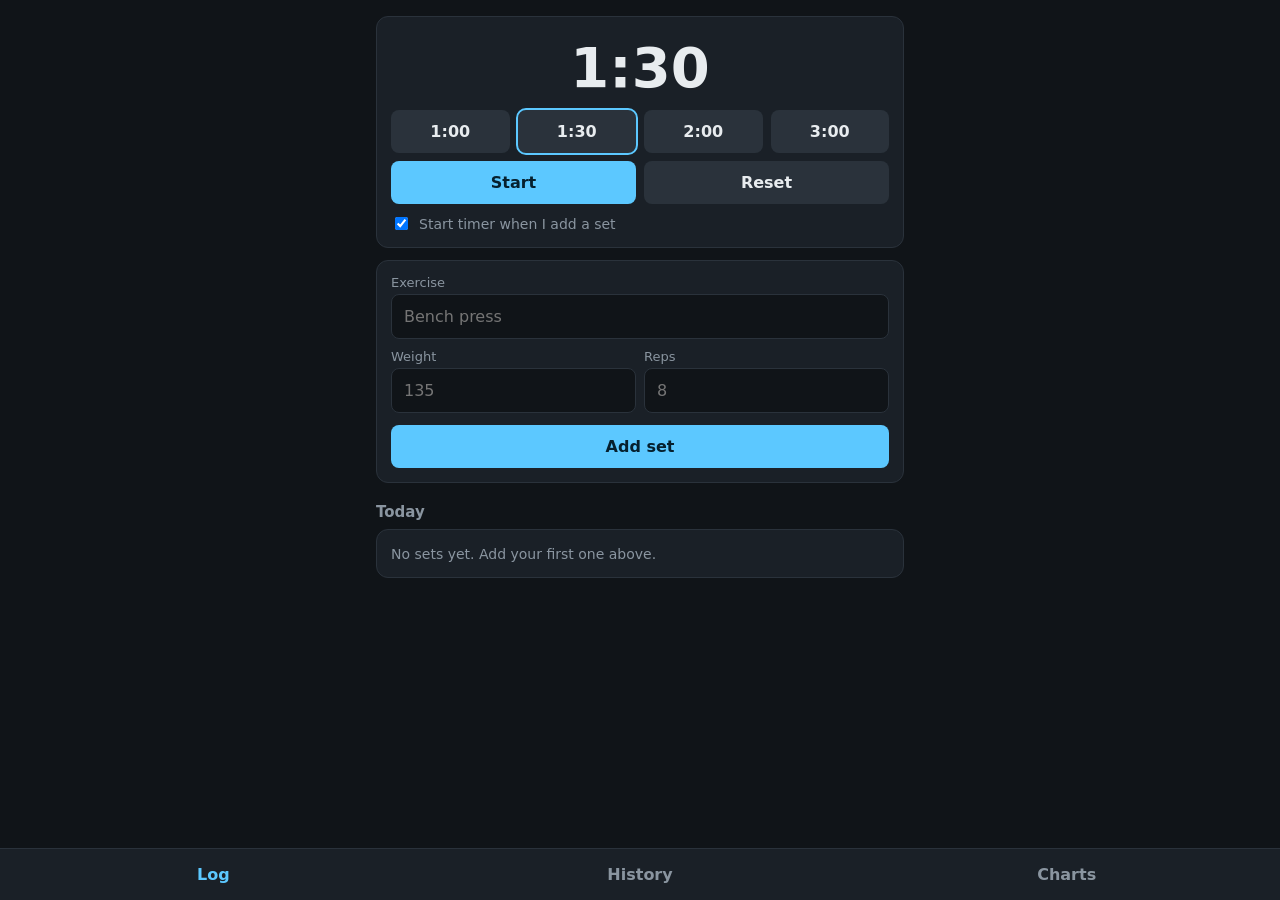
==== index.html @ 1948f846 "testing saving data" ====
<!doctype html>
<html lang="en">
<head>
<!--
  LIFT: a single-file gym logger (installable web app).

  FILE MAP
    1. HEAD        meta tags for full-screen iPhone use
    2. STYLES      design tokens, base, layout, components, charts
    3. MARKUP      Log tab, History tab, Charts tab, bottom nav
    4. SCRIPT      helpers, data, rendering, UI wiring, timer, GitHub sync, PWA setup, startup

  DATA
    Stored in the browser's localStorage under the key "lift".
    Each set looks like: { id, t, ex, w, r }
      id = unique number, t = timestamp (ms), ex = exercise name, w = weight, r = reps
    The GitHub token is stored under the key "lift-token".
-->

<!-- ============================== 1. HEAD ============================== -->
<meta charset="utf-8">
<meta name="viewport" content="width=device-width,initial-scale=1,viewport-fit=cover">
<meta name="apple-mobile-web-app-capable" content="yes">
<meta name="mobile-web-app-capable" content="yes">
<meta name="apple-mobile-web-app-status-bar-style" content="black-translucent">
<meta name="apple-mobile-web-app-title" content="Lift">
<meta name="theme-color" content="#101418">
<title>Lift</title>

<!-- ============================= 2. STYLES ============================= -->
<style>
  /* ---- Design tokens: change colors here ---- */
  :root {
    --bg: #101418;      /* page background */
    --sf: #1a2027;      /* cards and nav bar */
    --ln: #2a323b;      /* borders and dividers */
    --tx: #e8ecef;      /* main text */
    --mu: #8a95a0;      /* muted text */
    --ac: #5cc8ff;      /* accent (buttons, charts) */
    --rd: #ff7a7a;      /* timer finished */
  }

  /* ---- Base ---- */
  * { box-sizing: border-box; }
  html, body {
    margin: 0;
    height: 100%;
    background: var(--bg);
    color: var(--tx);
    font: 16px -apple-system, system-ui, sans-serif;
    overscroll-behavior: none;
    -webkit-tap-highlight-color: transparent;
    touch-action: manipulation;
  }
  body { padding-top: env(safe-area-inset-top); }   /* clears the notch */
  main {
    max-width: 560px;
    margin: auto;
    padding: 16px 16px calc(88px + env(safe-area-inset-bottom));  /* room for the nav bar */
  }
  h2 { font-size: 20px; margin: 0 0 12px; }
  h3 { font-size: 15px; color: var(--mu); font-weight: 600; margin: 20px 0 8px; }
  .mu { color: var(--mu); font-size: 14px; }

  /* ---- Tabs (only the one with class "on" is visible) ---- */
  .tab { display: none; }
  .tab.on { display: block; }

  /* ---- Cards, form fields, buttons ---- */
  .card {
    background: var(--sf);
    border: 1px solid var(--ln);
    border-radius: 12px;
    padding: 14px;
    margin-bottom: 12px;
  }
  .row { display: flex; gap: 8px; }
  .row > * { flex: 1; }
  label.l { display: block; font-size: 13px; color: var(--mu); margin: 0 0 4px; }
  input, select {
    width: 100%;
    background: var(--bg);
    color: var(--tx);
    border: 1px solid var(--ln);
    border-radius: 8px;
    padding: 12px;
    font-size: 16px;               /* 16px+ stops iOS from zooming on focus */
    font-family: inherit;
  }
  button {
    font: inherit;
    font-weight: 600;
    border: 0;
    border-radius: 8px;
    padding: 12px;
    background: var(--ln);
    color: var(--tx);
  }
  button.p  { background: var(--ac); color: #06202e; }   /* primary button */
  button.on { outline: 2px solid var(--ac); }            /* selected preset */
  .full { width: 100%; margin-top: 8px; }

  /* ---- Set rows (used in Today and History) ---- */
  .set {
    display: flex;
    align-items: center;
    justify-content: space-between;
    padding: 10px 0;
    border-top: 1px solid var(--ln);
  }
  .set:first-child { border-top: 0; }
  .set b { font-weight: 600; }
  .set span { color: var(--mu); font-size: 14px; }
  .x { background: none; color: var(--mu); padding: 4px 10px; font-size: 20px; }  /* delete button */

  /* ---- Rest timer ---- */
  #clock {
    font-size: 56px;
    font-weight: 700;
    font-variant-numeric: tabular-nums;
    text-align: center;
    margin: 4px 0 10px;
  }
  #timer.done #clock { color: var(--rd); }

  /* ---- Bottom navigation ---- */
  nav {
    position: fixed;
    left: 0; right: 0; bottom: 0;
    display: flex;
    background: var(--sf);
    border-top: 1px solid var(--ln);
    padding-bottom: env(safe-area-inset-bottom);   /* clears the home indicator */
  }
  nav button { flex: 1; background: none; border-radius: 0; padding: 16px 0; color: var(--mu); }
  nav button.on { color: var(--ac); outline: 0; }

  /* ---- Charts ---- */
  svg { width: 100%; height: auto; display: block; }
  svg text { fill: var(--mu); font-size: 10px; }
</style>
</head>

<body>
<!-- ============================= 3. MARKUP ============================= -->
<main>

  <!-- ---------- LOG TAB: timer, add-a-set form, today's sets ---------- -->
  <section class="tab on" id="t-log">

    <!-- Rest timer -->
    <div class="card" id="timer">
      <div id="clock">0:00</div>
      <div class="row" id="presets"></div>   <!-- preset buttons are added by the script -->
      <div class="row" style="margin-top:8px">
        <button class="p" id="go">Start</button>
        <button id="stop">Reset</button>
      </div>
      <label class="mu" style="display:flex;gap:8px;align-items:center;margin-top:10px">
        <input type="checkbox" id="auto" checked style="width:auto">
        Start timer when I add a set
      </label>
    </div>

    <!-- Add-a-set form -->
    <div class="card">
      <label class="l" for="ex">Exercise</label>
      <input id="ex" list="exl" autocomplete="off" placeholder="Bench press">
      <datalist id="exl"></datalist>         <!-- autocomplete from past exercises -->
      <div class="row" style="margin-top:10px">
        <div>
          <label class="l" for="w">Weight</label>
          <input id="w" inputmode="decimal" placeholder="135">
        </div>
        <div>
          <label class="l" for="r">Reps</label>
          <input id="r" inputmode="numeric" placeholder="8">
        </div>
      </div>
      <button class="p full" id="add" style="margin-top:12px">Add set</button>
    </div>

    <!-- Today's sets -->
    <h3>Today</h3>
    <div class="card" id="today"></div>
  </section>

  <!-- ---------- HISTORY TAB: all sets, GitHub sync, export ---------- -->
  <section class="tab" id="t-hist">
    <h2>History</h2>
    <div id="hist"></div>
    <button class="p full" id="sync">Sync with GitHub</button>
    <div class="mu" id="syncmsg" style="margin:8px 0"></div>   <!-- sync status messages -->
    <button class="full" id="tok">Set GitHub token</button>
    <button class="full" id="exp">Export backup (JSON)</button>
  </section>

  <!-- ---------- CHARTS TAB: sets per week, progression ---------- -->
  <section class="tab" id="t-chart">
    <h2>Charts</h2>
    <div class="card">
      <div style="font-weight:600">Sets per week</div>
      <div class="mu" id="avg"></div>
      <div id="bars"></div>
    </div>
    <div class="card">
      <div style="font-weight:600;margin-bottom:8px">Progression</div>
      <select id="cx"></select>
      <div class="mu" style="margin-top:8px">Best estimated 1-rep max per day</div>
      <div id="line"></div>
    </div>
  </section>
</main>

<!-- Bottom tab bar -->
<nav>
  <button data-t="log" class="on">Log</button>
  <button data-t="hist">History</button>
  <button data-t="chart">Charts</button>
</nav>

<!-- ============================= 4. SCRIPT ============================= -->
<script>
/* ---------------------------------------------------------------
   4.1  HELPERS
   --------------------------------------------------------------- */
const $ = s => document.querySelector(s);

// Local date as YYYY-MM-DD
const day = t => new Date(t).toLocaleDateString('en-CA');

// Timestamp of the Monday (midnight) that starts the week containing t
const weekStart = t => {
  const d = new Date(t);
  d.setHours(0, 0, 0, 0);
  d.setDate(d.getDate() - (d.getDay() + 6) % 7);
  return d.getTime();
};

// Estimated 1-rep max (Epley formula)
const est1RM = s => s.r <= 1 ? s.w : s.w * (1 + s.r / 30);

// Escape text before putting it into HTML
const esc = s => s.replace(/[&<>"]/g, c => ({ '&': '&amp;', '<': '&lt;', '>': '&gt;', '"': '&quot;' }[c]));

// Format seconds as m:ss
const fmt = s => Math.floor(s / 60) + ':' + String(s % 60).padStart(2, '0');


/* ---------------------------------------------------------------
   4.2  DATA (load and save)
   --------------------------------------------------------------- */
let D = [];   // every logged set
try { D = JSON.parse(localStorage.getItem('lift') || '[]'); } catch (e) {}

const save = () => {
  try { localStorage.setItem('lift', JSON.stringify(D)); } catch (e) {}
};

// Sorted list of unique exercise names
const exerciseNames = () => [...new Set(D.map(s => s.ex))].sort();


/* ---------------------------------------------------------------
   4.3  RENDERING
   --------------------------------------------------------------- */

// One row in a list of sets
function setRow(s) {
  return `<div class="set">
    <div><b>${esc(s.ex)}</b><br><span>${s.w} × ${s.r}</span></div>
    <button class="x" data-del="${s.id}" aria-label="Delete set">×</button>
  </div>`;
}

// Redraw the Log and History tabs, then the charts
function render() {
  // Autocomplete list
  $('#exl').innerHTML = exerciseNames().map(n => `<option value="${esc(n)}">`).join('');

  // Today's sets, newest first
  const today = D.filter(s => day(s.t) === day(Date.now())).reverse();
  $('#today').innerHTML = today.length
    ? today.map(setRow).join('')
    : '<span class="mu">No sets yet. Add your first one above.</span>';

  // History grouped by day, newest first
  const byDay = {};
  D.slice().reverse().forEach(s => (byDay[day(s.t)] = byDay[day(s.t)] || []).push(s));
  $('#hist').innerHTML = Object.keys(byDay).map(k => {
    const label = new Date(k + 'T12:00').toLocaleDateString(undefined, { weekday: 'short', month: 'short', day: 'numeric' });
    return `<h3>${label}</h3><div class="card">${byDay[k].map(setRow).join('')}</div>`;
  }).join('') || '<span class="mu">Nothing logged yet.</span>';

  renderCharts();
}

// Bar chart (sets per week) and line chart (progression)
function renderCharts() {
  /* --- Sets per week: last 8 weeks --- */
  const thisWeek = weekStart(Date.now());
  const weeks = [];
  for (let i = 7; i >= 0; i--) {
    const d = new Date(thisWeek);
    d.setDate(d.getDate() - 7 * i);
    const k = d.getTime();
    weeks.push({ k, n: D.filter(s => weekStart(s.t) === k).length });
  }

  const active = weeks.filter(x => x.n > 0);
  $('#avg').textContent = active.length
    ? `Average ${(active.reduce((a, b) => a + b.n, 0) / active.length).toFixed(1)} sets/week over weeks with training (last 8 weeks)`
    : 'No data yet';

  const max = Math.max(1, ...weeks.map(x => x.n));
  $('#bars').innerHTML = `<svg viewBox="0 0 320 140">${weeks.map((x, i) => {
    const h = x.n / max * 100, X = 10 + i * 38, d = new Date(x.k);
    return `<rect x="${X}" y="${110 - h}" width="28" height="${h}" rx="4" fill="#5cc8ff"/>
            <text x="${X + 14}" y="${104 - h}" text-anchor="middle">${x.n || ''}</text>
            <text x="${X + 14}" y="128" text-anchor="middle">${d.getMonth() + 1}/${d.getDate()}</text>`;
  }).join('')}</svg>`;

  /* --- Progression: best estimated 1RM per day for the chosen exercise --- */
  const select = $('#cx'), previous = select.value;
  select.innerHTML = exerciseNames().map(n => `<option${n === previous ? ' selected' : ''}>${esc(n)}</option>`).join('');

  const best = {};   // date -> best e1RM that day
  D.filter(s => s.ex === select.value).forEach(s => {
    best[day(s.t)] = Math.max(best[day(s.t)] || 0, est1RM(s));
  });
  const dates = Object.keys(best).sort();

  if (dates.length < 2) {
    $('#line').innerHTML = '<span class="mu">Log this exercise on at least two days to see progression.</span>';
    return;
  }

  const vals = dates.map(k => best[k]);
  const lo = Math.min(...vals), hi = Math.max(...vals), span = hi - lo || 1;
  const pts = vals.map((v, i) => [20 + i * (280 / (vals.length - 1)), 120 - (v - lo) / span * 90]);

  $('#line').innerHTML = `<svg viewBox="0 0 320 150">
    <polyline points="${pts.map(p => p.join(',')).join(' ')}" fill="none" stroke="#5cc8ff" stroke-width="2.5"/>
    ${pts.map(p => `<circle cx="${p[0]}" cy="${p[1]}" r="3.5" fill="#5cc8ff"/>`).join('')}
    <text x="4" y="30">${Math.round(hi)}</text>
    <text x="4" y="124">${Math.round(lo)}</text>
    <text x="20" y="144">${dates[0].slice(5)}</text>
    <text x="300" y="144" text-anchor="end">${dates[dates.length - 1].slice(5)}</text>
  </svg>`;
}


/* ---------------------------------------------------------------
   4.4  UI WIRING (tabs, add, delete, export)
   --------------------------------------------------------------- */

// Tab switching and delete buttons (one listener for the whole page)
document.addEventListener('click', e => {
  const delId = e.target.dataset.del;
  if (delId) {
    D = D.filter(s => s.id != delId);
    save();
    render();
  }

  const tab = e.target.closest('nav button');
  if (tab) {
    document.querySelectorAll('.tab').forEach(x => x.classList.toggle('on', x.id === 't-' + tab.dataset.t));
    document.querySelectorAll('nav button').forEach(b => b.classList.toggle('on', b === tab));
    scrollTo(0, 0);
  }
});

// Changing the chart's exercise redraws the charts
$('#cx').onchange = renderCharts;

// Picking an exercise prefills your last weight and reps for it
$('#ex').onchange = () => {
  const last = D.filter(s => s.ex === $('#ex').value.trim()).pop();
  if (last) { $('#w').value = last.w; $('#r').value = last.r; }
};

// Add a set
$('#add').onclick = () => {
  const ex = $('#ex').value.trim();
  const w = parseFloat($('#w').value);
  const r = parseInt($('#r').value);
  if (!ex || isNaN(w) || isNaN(r)) { alert('Enter an exercise, weight, and reps.'); return; }

  D.push({ id: Date.now(), t: Date.now(), ex, w, r });
  save();
  render();
  if ($('#auto').checked) startTimer();
};

// Download all data as a JSON file
$('#exp').onclick = () => {
  const a = document.createElement('a');
  a.href = URL.createObjectURL(new Blob([JSON.stringify(D)], { type: 'application/json' }));
  a.download = 'lift-backup-' + day(Date.now()) + '.json';
  a.click();
};


/* ---------------------------------------------------------------
   4.5  REST TIMER
   Uses an end timestamp, so it stays accurate if the screen locks.
   --------------------------------------------------------------- */
let restSeconds = 90;   // selected preset
let endTime = 0;        // 0 = not running
let audioCtx;

// Preset buttons
$('#presets').innerHTML = [60, 90, 120, 180]
  .map(s => `<button data-p="${s}" class="${s === restSeconds ? 'on' : ''}">${fmt(s)}</button>`)
  .join('');

$('#presets').onclick = e => {
  const p = e.target.dataset.p;
  if (!p) return;
  restSeconds = +p;
  document.querySelectorAll('#presets button').forEach(b => b.classList.toggle('on', b.dataset.p === p));
  if (!endTime) $('#clock').textContent = fmt(restSeconds);
};

function startTimer() {
  // Audio must be created after a tap, or iOS blocks it
  try { audioCtx = audioCtx || new (window.AudioContext || window.webkitAudioContext)(); } catch (e) {}
  endTime = Date.now() + restSeconds * 1000;
  $('#timer').classList.remove('done');
}

function beep() {
  try {
    const o = audioCtx.createOscillator(), g = audioCtx.createGain();
    o.connect(g); g.connect(audioCtx.destination);
    g.gain.value = 0.2;
    o.frequency.value = 880;
    o.start();
    o.stop(audioCtx.currentTime + 0.4);
  } catch (e) {}
}

$('#go').onclick = startTimer;
$('#stop').onclick = () => {
  endTime = 0;
  $('#timer').classList.remove('done');
  $('#clock').textContent = fmt(restSeconds);
};

// Update the display four times a second while running
setInterval(() => {
  if (!endTime) return;
  const left = Math.max(0, Math.ceil((endTime - Date.now()) / 1000));
  $('#clock').textContent = fmt(left);
  if (!left) { endTime = 0; $('#timer').classList.add('done'); beep(); }
}, 250);

$('#clock').textContent = fmt(restSeconds);


/* ---------------------------------------------------------------
   4.6  GITHUB SYNC
   Merges local sets with data.json in the private data repo.
   Sets with the same id count as the same set; everything else is added.
   Note: deletions do not sync (a deleted set returns on the next sync).
   --------------------------------------------------------------- */
const REPO = 'Madison-Davis/MajorProject-Fitness-Data';
const FILE = 'data.json';

const msg = t => $('#syncmsg').textContent = t;

// Base64 helpers that handle non-ASCII text and large files
const b64encode = s => {
  const bytes = new TextEncoder().encode(s);
  let bin = '';
  for (let i = 0; i < bytes.length; i += 8192) bin += String.fromCharCode(...bytes.subarray(i, i + 8192));
  return btoa(bin);
};
const b64decode = s => new TextDecoder().decode(Uint8Array.from(atob(s.replace(/\n/g, '')), c => c.charCodeAt(0)));

// Save the access token on this phone
$('#tok').onclick = () => {
  const t = prompt('Paste your GitHub token (kept only on this phone):');
  if (t) { localStorage.setItem('lift-token', t.trim()); msg('Token saved.'); }
};

$('#sync').onclick = async () => {
  const token = localStorage.getItem('lift-token');
  if (!token) { msg('Set your GitHub token first.'); return; }

  const headers = { Authorization: 'Bearer ' + token, Accept: 'application/vnd.github+json' };
  const url = `https://api.github.com/repos/${REPO}/contents/${FILE}`;
  msg('Syncing…');

  try {
    // 1. Download the current file (404 just means it doesn't exist yet)
    let remote = [], sha;
    const get = await fetch(url, { headers, cache: 'no-store' });
    if (get.ok) {
      const json = await get.json();
      sha = json.sha;
      remote = JSON.parse(b64decode(json.content));
    } else if (get.status !== 404) {
      throw new Error('GitHub returned ' + get.status);
    }

    // 2. Merge by id, oldest first, and save locally
    const merged = new Map();
    [...remote, ...D].forEach(s => merged.set(s.id, s));
    D = [...merged.values()].sort((a, b) => a.t - b.t);
    save();
    render();

    // 3. Upload the merged result
    const put = await fetch(url, {
      method: 'PUT',
      headers,
      body: JSON.stringify({ message: 'Sync ' + day(Date.now()), content: b64encode(JSON.stringify(D)), sha })
    });
    if (!put.ok) throw new Error('GitHub returned ' + put.status);

    msg('Synced. ' + D.length + ' sets total.');
  } catch (e) {
    msg('Sync failed: ' + e.message);
  }
};


/* ---------------------------------------------------------------
   4.7  PWA SETUP (home screen icon and offline support)
   --------------------------------------------------------------- */

// Draw a simple barbell icon and use it as the home screen icon
(() => {
  const c = document.createElement('canvas');
  c.width = c.height = 180;
  const x = c.getContext('2d');
  x.fillStyle = '#101418';
  x.fillRect(0, 0, 180, 180);
  x.fillStyle = '#5cc8ff';
  [[30, 82, 120, 16], [38, 52, 16, 76], [126, 52, 16, 76], [22, 68, 12, 44], [146, 68, 12, 44]]
    .forEach(r => x.fillRect(...r));
  const link = document.createElement('link');
  link.rel = 'apple-touch-icon';
  link.href = c.toDataURL();
  document.head.appendChild(link);
})();

// Service worker (sw.js) caches the app so it works offline
if ('serviceWorker' in navigator) navigator.serviceWorker.register('sw.js').catch(() => {});


/* ---------------------------------------------------------------
   4.8  STARTUP
   --------------------------------------------------------------- */
render();
</script>
</body>
</html>
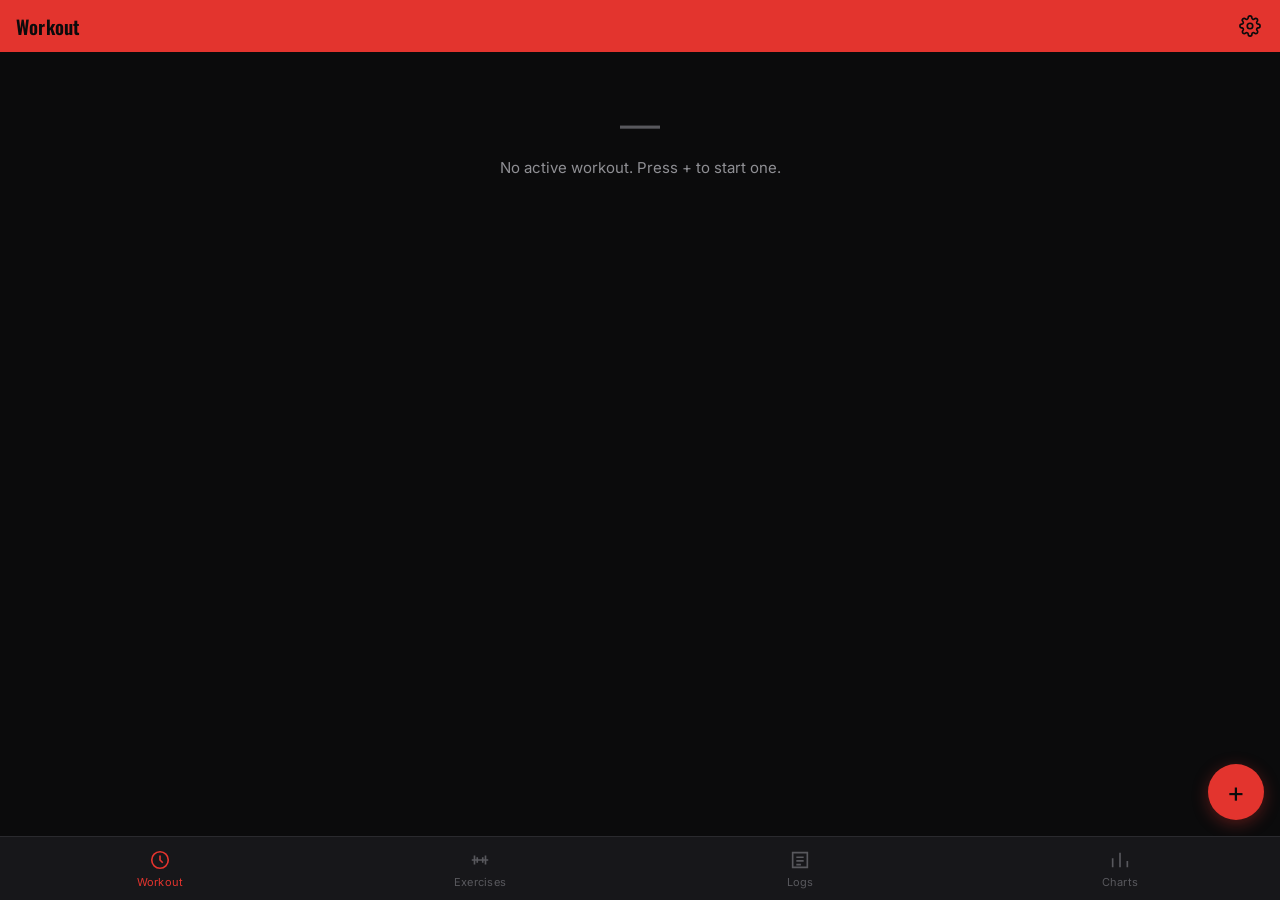
==== commit 223733f7: "red" ====
--- a/index.html
+++ b/index.html
@@ -1,560 +1,23 @@
-<!doctype html>
+<!DOCTYPE html>
 <html lang="en">
 <head>
-<!--
-  LIFT: a single-file gym logger (installable web app).
+  <meta charset="UTF-8">
+  <meta name="viewport" content="width=device-width, initial-scale=1, viewport-fit=cover">
+  <title>Workout</title>
+  <link rel="manifest" href="manifest.json">
+  <link rel="stylesheet" href="css/styles.css">
+  <link rel="preconnect" href="https://fonts.googleapis.com">
+  <link href="https://fonts.googleapis.com/css2?family=Oswald:wght@500;600&family=Inter:wght@400;500;600&display=swap" rel="stylesheet">
+</head>
+<body>
+  <main>
+    <div id="workout-root"></div>
+  </main>
 
-  FILE MAP
-    1. HEAD        meta tags for full-screen iPhone use
-    2. STYLES      design tokens, base, layout, components, charts
-    3. MARKUP      Log tab, History tab, Charts tab, bottom nav
-    4. SCRIPT      helpers, data, rendering, UI wiring, timer, GitHub sync, PWA setup, startup
+  <button class="fab" id="start-fab" aria-label="Start workout">+</button>
 
-  DATA
-    Stored in the browser's localStorage under the key "lift".
-    Each set looks like: { id, t, ex, w, r }
-      id = unique number, t = timestamp (ms), ex = exercise name, w = weight, r = reps
-    The GitHub token is stored under the key "lift-token".
--->
-
-<!-- ============================== 1. HEAD ============================== -->
-<meta charset="utf-8">
-<meta name="viewport" content="width=device-width,initial-scale=1,viewport-fit=cover">
-<meta name="apple-mobile-web-app-capable" content="yes">
-<meta name="mobile-web-app-capable" content="yes">
-<meta name="apple-mobile-web-app-status-bar-style" content="black-translucent">
-<meta name="apple-mobile-web-app-title" content="Lift">
-<meta name="theme-color" content="#101418">
-<title>Lift</title>
-
-<!-- ============================= 2. STYLES ============================= -->
-<style>
-  /* ---- Design tokens: change colors here ---- */
-  :root {
-    --bg: #101418;      /* page background */
-    --sf: #1a2027;      /* cards and nav bar */
-    --ln: #2a323b;      /* borders and dividers */
-    --tx: #e8ecef;      /* main text */
-    --mu: #8a95a0;      /* muted text */
-    --ac: #5cc8ff;      /* accent (buttons, charts) */
-    --rd: #ff7a7a;      /* timer finished */
-  }
-
-  /* ---- Base ---- */
-  * { box-sizing: border-box; }
-  html, body {
-    margin: 0;
-    height: 100%;
-    background: var(--bg);
-    color: var(--tx);
-    font: 16px -apple-system, system-ui, sans-serif;
-    overscroll-behavior: none;
-    -webkit-tap-highlight-color: transparent;
-    touch-action: manipulation;
-  }
-  body { padding-top: env(safe-area-inset-top); }   /* clears the notch */
-  main {
-    max-width: 560px;
-    margin: auto;
-    padding: 16px 16px calc(88px + env(safe-area-inset-bottom));  /* room for the nav bar */
-  }
-  h2 { font-size: 20px; margin: 0 0 12px; }
-  h3 { font-size: 15px; color: var(--mu); font-weight: 600; margin: 20px 0 8px; }
-  .mu { color: var(--mu); font-size: 14px; }
-
-  /* ---- Tabs (only the one with class "on" is visible) ---- */
-  .tab { display: none; }
-  .tab.on { display: block; }
-
-  /* ---- Cards, form fields, buttons ---- */
-  .card {
-    background: var(--sf);
-    border: 1px solid var(--ln);
-    border-radius: 12px;
-    padding: 14px;
-    margin-bottom: 12px;
-  }
-  .row { display: flex; gap: 8px; }
-  .row > * { flex: 1; }
-  label.l { display: block; font-size: 13px; color: var(--mu); margin: 0 0 4px; }
-  input, select {
-    width: 100%;
-    background: var(--bg);
-    color: var(--tx);
-    border: 1px solid var(--ln);
-    border-radius: 8px;
-    padding: 12px;
-    font-size: 16px;               /* 16px+ stops iOS from zooming on focus */
-    font-family: inherit;
-  }
-  button {
-    font: inherit;
-    font-weight: 600;
-    border: 0;
-    border-radius: 8px;
-    padding: 12px;
-    background: var(--ln);
-    color: var(--tx);
-  }
-  button.p  { background: var(--ac); color: #06202e; }   /* primary button */
-  button.on { outline: 2px solid var(--ac); }            /* selected preset */
-  .full { width: 100%; margin-top: 8px; }
-
-  /* ---- Set rows (used in Today and History) ---- */
-  .set {
-    display: flex;
-    align-items: center;
-    justify-content: space-between;
-    padding: 10px 0;
-    border-top: 1px solid var(--ln);
-  }
-  .set:first-child { border-top: 0; }
-  .set b { font-weight: 600; }
-  .set span { color: var(--mu); font-size: 14px; }
-  .x { background: none; color: var(--mu); padding: 4px 10px; font-size: 20px; }  /* delete button */
-
-  /* ---- Rest timer ---- */
-  #clock {
-    font-size: 56px;
-    font-weight: 700;
-    font-variant-numeric: tabular-nums;
-    text-align: center;
-    margin: 4px 0 10px;
-  }
-  #timer.done #clock { color: var(--rd); }
-
-  /* ---- Bottom navigation ---- */
-  nav {
-    position: fixed;
-    left: 0; right: 0; bottom: 0;
-    display: flex;
-    background: var(--sf);
-    border-top: 1px solid var(--ln);
-    padding-bottom: env(safe-area-inset-bottom);   /* clears the home indicator */
-  }
-  nav button { flex: 1; background: none; border-radius: 0; padding: 16px 0; color: var(--mu); }
-  nav button.on { color: var(--ac); outline: 0; }
-
-  /* ---- Charts ---- */
-  svg { width: 100%; height: auto; display: block; }
-  svg text { fill: var(--mu); font-size: 10px; }
-</style>
-</head>
-
-<body>
-<!-- ============================= 3. MARKUP ============================= -->
-<main>
-
-  <!-- ---------- LOG TAB: timer, add-a-set form, today's sets ---------- -->
-  <section class="tab on" id="t-log">
-
-    <!-- Rest timer -->
-    <div class="card" id="timer">
-      <div id="clock">0:00</div>
-      <div class="row" id="presets"></div>   <!-- preset buttons are added by the script -->
-      <div class="row" style="margin-top:8px">
-        <button class="p" id="go">Start</button>
-        <button id="stop">Reset</button>
-      </div>
-      <label class="mu" style="display:flex;gap:8px;align-items:center;margin-top:10px">
-        <input type="checkbox" id="auto" checked style="width:auto">
-        Start timer when I add a set
-      </label>
-    </div>
-
-    <!-- Add-a-set form -->
-    <div class="card">
-      <label class="l" for="ex">Exercise</label>
-      <input id="ex" list="exl" autocomplete="off" placeholder="Bench press">
-      <datalist id="exl"></datalist>         <!-- autocomplete from past exercises -->
-      <div class="row" style="margin-top:10px">
-        <div>
-          <label class="l" for="w">Weight</label>
-          <input id="w" inputmode="decimal" placeholder="135">
-        </div>
-        <div>
-          <label class="l" for="r">Reps</label>
-          <input id="r" inputmode="numeric" placeholder="8">
-        </div>
-      </div>
-      <button class="p full" id="add" style="margin-top:12px">Add set</button>
-    </div>
-
-    <!-- Today's sets -->
-    <h3>Today</h3>
-    <div class="card" id="today"></div>
-  </section>
-
-  <!-- ---------- HISTORY TAB: all sets, GitHub sync, export ---------- -->
-  <section class="tab" id="t-hist">
-    <h2>History</h2>
-    <div id="hist"></div>
-    <button class="p full" id="sync">Sync with GitHub</button>
-    <div class="mu" id="syncmsg" style="margin:8px 0"></div>   <!-- sync status messages -->
-    <button class="full" id="tok">Set GitHub token</button>
-    <button class="full" id="exp">Export backup (JSON)</button>
-  </section>
-
-  <!-- ---------- CHARTS TAB: sets per week, progression ---------- -->
-  <section class="tab" id="t-chart">
-    <h2>Charts</h2>
-    <div class="card">
-      <div style="font-weight:600">Sets per week</div>
-      <div class="mu" id="avg"></div>
-      <div id="bars"></div>
-    </div>
-    <div class="card">
-      <div style="font-weight:600;margin-bottom:8px">Progression</div>
-      <select id="cx"></select>
-      <div class="mu" style="margin-top:8px">Best estimated 1-rep max per day</div>
-      <div id="line"></div>
-    </div>
-  </section>
-</main>
-
-<!-- Bottom tab bar -->
-<nav>
-  <button data-t="log" class="on">Log</button>
-  <button data-t="hist">History</button>
-  <button data-t="chart">Charts</button>
-</nav>
-
-<!-- ============================= 4. SCRIPT ============================= -->
-<script>
-/* ---------------------------------------------------------------
-   4.1  HELPERS
-   --------------------------------------------------------------- */
-const $ = s => document.querySelector(s);
-
-// Local date as YYYY-MM-DD
-const day = t => new Date(t).toLocaleDateString('en-CA');
-
-// Timestamp of the Monday (midnight) that starts the week containing t
-const weekStart = t => {
-  const d = new Date(t);
-  d.setHours(0, 0, 0, 0);
-  d.setDate(d.getDate() - (d.getDay() + 6) % 7);
-  return d.getTime();
-};
-
-// Estimated 1-rep max (Epley formula)
-const est1RM = s => s.r <= 1 ? s.w : s.w * (1 + s.r / 30);
-
-// Escape text before putting it into HTML
-const esc = s => s.replace(/[&<>"]/g, c => ({ '&': '&amp;', '<': '&lt;', '>': '&gt;', '"': '&quot;' }[c]));
-
-// Format seconds as m:ss
-const fmt = s => Math.floor(s / 60) + ':' + String(s % 60).padStart(2, '0');
-
-
-/* ---------------------------------------------------------------
-   4.2  DATA (load and save)
-   --------------------------------------------------------------- */
-let D = [];   // every logged set
-try { D = JSON.parse(localStorage.getItem('lift') || '[]'); } catch (e) {}
-
-const save = () => {
-  try { localStorage.setItem('lift', JSON.stringify(D)); } catch (e) {}
-};
-
-// Sorted list of unique exercise names
-const exerciseNames = () => [...new Set(D.map(s => s.ex))].sort();
-
-
-/* ---------------------------------------------------------------
-   4.3  RENDERING
-   --------------------------------------------------------------- */
-
-// One row in a list of sets
-function setRow(s) {
-  return `<div class="set">
-    <div><b>${esc(s.ex)}</b><br><span>${s.w} × ${s.r}</span></div>
-    <button class="x" data-del="${s.id}" aria-label="Delete set">×</button>
-  </div>`;
-}
-
-// Redraw the Log and History tabs, then the charts
-function render() {
-  // Autocomplete list
-  $('#exl').innerHTML = exerciseNames().map(n => `<option value="${esc(n)}">`).join('');
-
-  // Today's sets, newest first
-  const today = D.filter(s => day(s.t) === day(Date.now())).reverse();
-  $('#today').innerHTML = today.length
-    ? today.map(setRow).join('')
-    : '<span class="mu">No sets yet. Add your first one above.</span>';
-
-  // History grouped by day, newest first
-  const byDay = {};
-  D.slice().reverse().forEach(s => (byDay[day(s.t)] = byDay[day(s.t)] || []).push(s));
-  $('#hist').innerHTML = Object.keys(byDay).map(k => {
-    const label = new Date(k + 'T12:00').toLocaleDateString(undefined, { weekday: 'short', month: 'short', day: 'numeric' });
-    return `<h3>${label}</h3><div class="card">${byDay[k].map(setRow).join('')}</div>`;
-  }).join('') || '<span class="mu">Nothing logged yet.</span>';
-
-  renderCharts();
-}
-
-// Bar chart (sets per week) and line chart (progression)
-function renderCharts() {
-  /* --- Sets per week: last 8 weeks --- */
-  const thisWeek = weekStart(Date.now());
-  const weeks = [];
-  for (let i = 7; i >= 0; i--) {
-    const d = new Date(thisWeek);
-    d.setDate(d.getDate() - 7 * i);
-    const k = d.getTime();
-    weeks.push({ k, n: D.filter(s => weekStart(s.t) === k).length });
-  }
-
-  const active = weeks.filter(x => x.n > 0);
-  $('#avg').textContent = active.length
-    ? `Average ${(active.reduce((a, b) => a + b.n, 0) / active.length).toFixed(1)} sets/week over weeks with training (last 8 weeks)`
-    : 'No data yet';
-
-  const max = Math.max(1, ...weeks.map(x => x.n));
-  $('#bars').innerHTML = `<svg viewBox="0 0 320 140">${weeks.map((x, i) => {
-    const h = x.n / max * 100, X = 10 + i * 38, d = new Date(x.k);
-    return `<rect x="${X}" y="${110 - h}" width="28" height="${h}" rx="4" fill="#5cc8ff"/>
-            <text x="${X + 14}" y="${104 - h}" text-anchor="middle">${x.n || ''}</text>
-            <text x="${X + 14}" y="128" text-anchor="middle">${d.getMonth() + 1}/${d.getDate()}</text>`;
-  }).join('')}</svg>`;
-
-  /* --- Progression: best estimated 1RM per day for the chosen exercise --- */
-  const select = $('#cx'), previous = select.value;
-  select.innerHTML = exerciseNames().map(n => `<option${n === previous ? ' selected' : ''}>${esc(n)}</option>`).join('');
-
-  const best = {};   // date -> best e1RM that day
-  D.filter(s => s.ex === select.value).forEach(s => {
-    best[day(s.t)] = Math.max(best[day(s.t)] || 0, est1RM(s));
-  });
-  const dates = Object.keys(best).sort();
-
-  if (dates.length < 2) {
-    $('#line').innerHTML = '<span class="mu">Log this exercise on at least two days to see progression.</span>';
-    return;
-  }
-
-  const vals = dates.map(k => best[k]);
-  const lo = Math.min(...vals), hi = Math.max(...vals), span = hi - lo || 1;
-  const pts = vals.map((v, i) => [20 + i * (280 / (vals.length - 1)), 120 - (v - lo) / span * 90]);
-
-  $('#line').innerHTML = `<svg viewBox="0 0 320 150">
-    <polyline points="${pts.map(p => p.join(',')).join(' ')}" fill="none" stroke="#5cc8ff" stroke-width="2.5"/>
-    ${pts.map(p => `<circle cx="${p[0]}" cy="${p[1]}" r="3.5" fill="#5cc8ff"/>`).join('')}
-    <text x="4" y="30">${Math.round(hi)}</text>
-    <text x="4" y="124">${Math.round(lo)}</text>
-    <text x="20" y="144">${dates[0].slice(5)}</text>
-    <text x="300" y="144" text-anchor="end">${dates[dates.length - 1].slice(5)}</text>
-  </svg>`;
-}
-
-
-/* ---------------------------------------------------------------
-   4.4  UI WIRING (tabs, add, delete, export)
-   --------------------------------------------------------------- */
-
-// Tab switching and delete buttons (one listener for the whole page)
-document.addEventListener('click', e => {
-  const delId = e.target.dataset.del;
-  if (delId) {
-    D = D.filter(s => s.id != delId);
-    save();
-    render();
-  }
-
-  const tab = e.target.closest('nav button');
-  if (tab) {
-    document.querySelectorAll('.tab').forEach(x => x.classList.toggle('on', x.id === 't-' + tab.dataset.t));
-    document.querySelectorAll('nav button').forEach(b => b.classList.toggle('on', b === tab));
-    scrollTo(0, 0);
-  }
-});
-
-// Changing the chart's exercise redraws the charts
-$('#cx').onchange = renderCharts;
-
-// Picking an exercise prefills your last weight and reps for it
-$('#ex').onchange = () => {
-  const last = D.filter(s => s.ex === $('#ex').value.trim()).pop();
-  if (last) { $('#w').value = last.w; $('#r').value = last.r; }
-};
-
-// Add a set
-$('#add').onclick = () => {
-  const ex = $('#ex').value.trim();
-  const w = parseFloat($('#w').value);
-  const r = parseInt($('#r').value);
-  if (!ex || isNaN(w) || isNaN(r)) { alert('Enter an exercise, weight, and reps.'); return; }
-
-  D.push({ id: Date.now(), t: Date.now(), ex, w, r });
-  save();
-  render();
-  if ($('#auto').checked) startTimer();
-};
-
-// Download all data as a JSON file
-$('#exp').onclick = () => {
-  const a = document.createElement('a');
-  a.href = URL.createObjectURL(new Blob([JSON.stringify(D)], { type: 'application/json' }));
-  a.download = 'lift-backup-' + day(Date.now()) + '.json';
-  a.click();
-};
-
-
-/* ---------------------------------------------------------------
-   4.5  REST TIMER
-   Uses an end timestamp, so it stays accurate if the screen locks.
-   --------------------------------------------------------------- */
-let restSeconds = 90;   // selected preset
-let endTime = 0;        // 0 = not running
-let audioCtx;
-
-// Preset buttons
-$('#presets').innerHTML = [60, 90, 120, 180]
-  .map(s => `<button data-p="${s}" class="${s === restSeconds ? 'on' : ''}">${fmt(s)}</button>`)
-  .join('');
-
-$('#presets').onclick = e => {
-  const p = e.target.dataset.p;
-  if (!p) return;
-  restSeconds = +p;
-  document.querySelectorAll('#presets button').forEach(b => b.classList.toggle('on', b.dataset.p === p));
-  if (!endTime) $('#clock').textContent = fmt(restSeconds);
-};
-
-function startTimer() {
-  // Audio must be created after a tap, or iOS blocks it
-  try { audioCtx = audioCtx || new (window.AudioContext || window.webkitAudioContext)(); } catch (e) {}
-  endTime = Date.now() + restSeconds * 1000;
-  $('#timer').classList.remove('done');
-}
-
-function beep() {
-  try {
-    const o = audioCtx.createOscillator(), g = audioCtx.createGain();
-    o.connect(g); g.connect(audioCtx.destination);
-    g.gain.value = 0.2;
-    o.frequency.value = 880;
-    o.start();
-    o.stop(audioCtx.currentTime + 0.4);
-  } catch (e) {}
-}
-
-$('#go').onclick = startTimer;
-$('#stop').onclick = () => {
-  endTime = 0;
-  $('#timer').classList.remove('done');
-  $('#clock').textContent = fmt(restSeconds);
-};
-
-// Update the display four times a second while running
-setInterval(() => {
-  if (!endTime) return;
-  const left = Math.max(0, Math.ceil((endTime - Date.now()) / 1000));
-  $('#clock').textContent = fmt(left);
-  if (!left) { endTime = 0; $('#timer').classList.add('done'); beep(); }
-}, 250);
-
-$('#clock').textContent = fmt(restSeconds);
-
-
-/* ---------------------------------------------------------------
-   4.6  GITHUB SYNC
-   Merges local sets with data.json in the private data repo.
-   Sets with the same id count as the same set; everything else is added.
-   Note: deletions do not sync (a deleted set returns on the next sync).
-   --------------------------------------------------------------- */
-const REPO = 'Madison-Davis/MajorProject-Fitness-Data';
-const FILE = 'data.json';
-
-const msg = t => $('#syncmsg').textContent = t;
-
-// Base64 helpers that handle non-ASCII text and large files
-const b64encode = s => {
-  const bytes = new TextEncoder().encode(s);
-  let bin = '';
-  for (let i = 0; i < bytes.length; i += 8192) bin += String.fromCharCode(...bytes.subarray(i, i + 8192));
-  return btoa(bin);
-};
-const b64decode = s => new TextDecoder().decode(Uint8Array.from(atob(s.replace(/\n/g, '')), c => c.charCodeAt(0)));
-
-// Save the access token on this phone
-$('#tok').onclick = () => {
-  const t = prompt('Paste your GitHub token (kept only on this phone):');
-  if (t) { localStorage.setItem('lift-token', t.trim()); msg('Token saved.'); }
-};
-
-$('#sync').onclick = async () => {
-  const token = localStorage.getItem('lift-token');
-  if (!token) { msg('Set your GitHub token first.'); return; }
-
-  const headers = { Authorization: 'Bearer ' + token, Accept: 'application/vnd.github+json' };
-  const url = `https://api.github.com/repos/${REPO}/contents/${FILE}`;
-  msg('Syncing…');
-
-  try {
-    // 1. Download the current file (404 just means it doesn't exist yet)
-    let remote = [], sha;
-    const get = await fetch(url, { headers, cache: 'no-store' });
-    if (get.ok) {
-      const json = await get.json();
-      sha = json.sha;
-      remote = JSON.parse(b64decode(json.content));
-    } else if (get.status !== 404) {
-      throw new Error('GitHub returned ' + get.status);
-    }
-
-    // 2. Merge by id, oldest first, and save locally
-    const merged = new Map();
-    [...remote, ...D].forEach(s => merged.set(s.id, s));
-    D = [...merged.values()].sort((a, b) => a.t - b.t);
-    save();
-    render();
-
-    // 3. Upload the merged result
-    const put = await fetch(url, {
-      method: 'PUT',
-      headers,
-      body: JSON.stringify({ message: 'Sync ' + day(Date.now()), content: b64encode(JSON.stringify(D)), sha })
-    });
-    if (!put.ok) throw new Error('GitHub returned ' + put.status);
-
-    msg('Synced. ' + D.length + ' sets total.');
-  } catch (e) {
-    msg('Sync failed: ' + e.message);
-  }
-};
-
-
-/* ---------------------------------------------------------------
-   4.7  PWA SETUP (home screen icon and offline support)
-   --------------------------------------------------------------- */
-
-// Draw a simple barbell icon and use it as the home screen icon
-(() => {
-  const c = document.createElement('canvas');
-  c.width = c.height = 180;
-  const x = c.getContext('2d');
-  x.fillStyle = '#101418';
-  x.fillRect(0, 0, 180, 180);
-  x.fillStyle = '#5cc8ff';
-  [[30, 82, 120, 16], [38, 52, 16, 76], [126, 52, 16, 76], [22, 68, 12, 44], [146, 68, 12, 44]]
-    .forEach(r => x.fillRect(...r));
-  const link = document.createElement('link');
-  link.rel = 'apple-touch-icon';
-  link.href = c.toDataURL();
-  document.head.appendChild(link);
-})();
-
-// Service worker (sw.js) caches the app so it works offline
-if ('serviceWorker' in navigator) navigator.serviceWorker.register('sw.js').catch(() => {});
-
-
-/* ---------------------------------------------------------------
-   4.8  STARTUP
-   --------------------------------------------------------------- */
-render();
-</script>
+  <script src="js/data.js"></script>
+  <script src="js/nav.js"></script>
+  <script src="js/workout.js"></script>
 </body>
 </html>
--- a/css/styles.css
+++ b/css/styles.css
@@ -0,0 +1,382 @@
+/* ==========================================================================
+   Design tokens — every color/size other rules build from. Change the look
+   of the whole app by editing values here, not by hunting through rules below.
+   ========================================================================== */
+:root {
+  --bg: #0b0b0c;
+  --surface: #17171a;
+  --line: #2a2a2e;
+
+  --red: #e3342e;
+  --red-dim: #8f201c;
+  --red-wash: rgba(227, 52, 46, 0.12);
+
+  --text: #f2f1ed;
+  --text-dim: #8f8f94;
+  --text-faint: #58585d;
+
+  --font-display: "Oswald", "Arial Narrow", sans-serif;
+  --font-body: "Inter", -apple-system, BlinkMacSystemFont, sans-serif;
+
+  --radius: 4px;
+  --nav-height: 64px;
+  --topbar-height: 52px;
+  --gap: 16px;
+}
+
+/* ==========================================================================
+   Base reset — browsers ship their own default margins, paddings and font
+   sizes for things like <h1>, <button> and <p>, and they don't agree with
+   each other. These rules zero that out once, here, so every component
+   below starts from the same blank slate instead of fighting inherited
+   browser defaults.
+   ========================================================================== */
+* { box-sizing: border-box; margin: 0; padding: 0; }  /* consistent sizing + no surprise default spacing */
+
+html, body {
+  height: 100%;
+  background: var(--bg);
+  color: var(--text);
+  font-family: var(--font-body);
+  -webkit-font-smoothing: antialiased;
+}
+
+body {
+  display: flex;
+  flex-direction: column;
+  min-height: 100vh;
+  padding-bottom: calc(var(--nav-height) + env(safe-area-inset-bottom, 0px));
+}
+
+button, input, select { font: inherit; color: inherit; }  /* form controls don't inherit font by default */
+button { background: none; border: none; cursor: pointer; }
+a { color: inherit; text-decoration: none; }
+
+/* ==========================================================================
+   Typography
+   ========================================================================== */
+h1, h2, h3, .num {
+  font-family: var(--font-display);
+  font-weight: 600;
+  letter-spacing: 0.01em;
+}
+
+h2 { font-size: 15px; color: var(--text-dim); font-weight: 500; letter-spacing: 0.02em; }
+h3 { font-size: 17px; }
+
+.num { font-size: 22px; font-variant-numeric: tabular-nums; }
+.num-lg { font-size: 40px; font-variant-numeric: tabular-nums; }
+
+p, .body-text { font-size: 15px; color: var(--text-dim); line-height: 1.5; }
+
+/* ==========================================================================
+   Layout shell
+   ========================================================================== */
+main {
+  flex: 1;
+  width: 100%;
+  max-width: 480px;
+  margin: 0 auto;
+  padding: 0 var(--gap) 24px;
+}
+
+/* ==========================================================================
+   Topbar — ONE shared header, rendered by renderTopbar() in nav.js on every
+   page. Nothing below is page-specific; per-page differences (a left button,
+   its label, its click handler) are passed as arguments from each page's JS,
+   not hardcoded per page in HTML.
+   ========================================================================== */
+.topbar {
+  position: sticky;
+  top: 0;
+  z-index: 5;
+  height: calc(var(--topbar-height) + env(safe-area-inset-top, 0px));
+  padding-top: env(safe-area-inset-top, 0px);
+  background: var(--red);
+  color: var(--bg);
+  display: flex;
+  align-items: center;
+  justify-content: space-between;
+  padding-left: var(--gap);
+  padding-right: var(--gap);
+}
+
+.topbar-title {
+  font-size: 19px;
+  color: var(--bg);
+}
+
+.topbar-left-btn {
+  font-size: 16px;
+  color: var(--bg);
+  min-width: 48px;
+  text-align: left;
+}
+
+.topbar-left-btn[hidden] { visibility: hidden; } /* keeps title centered even with no left action */
+
+/* ==========================================================================
+   Icon buttons — one shared size/alignment rule for every button that's
+   just an SVG glyph (topbar gear, calendar prev/next, collapse caret).
+   ========================================================================== */
+.icon-btn {
+  width: 28px;
+  height: 28px;
+  display: flex;
+  align-items: center;
+  justify-content: center;
+}
+
+.icon-btn svg { width: 22px; height: 22px; }
+
+/* ==========================================================================
+   Bottom nav
+   ========================================================================== */
+nav.tabbar {
+  position: fixed;
+  left: 0; right: 0; bottom: 0;
+  height: calc(var(--nav-height) + env(safe-area-inset-bottom, 0px));
+  padding-bottom: env(safe-area-inset-bottom, 0px);
+  background: var(--surface);
+  border-top: 1px solid var(--line);
+  display: flex;
+  z-index: 10;
+}
+
+nav.tabbar a {
+  flex: 1;
+  display: flex;
+  flex-direction: column;
+  align-items: center;
+  justify-content: center;
+  gap: 4px;
+  font-size: 11px;
+  color: var(--text-faint);
+  letter-spacing: 0.02em;
+}
+
+nav.tabbar a svg { width: 22px; height: 22px; stroke: currentColor; fill: none; stroke-width: 1.8; }
+nav.tabbar a.active { color: var(--red); }
+nav.tabbar a.active svg { stroke: var(--red); }
+
+/* ==========================================================================
+   Rows / list items (flat, bordered — not card-soup)
+   ========================================================================== */
+.row-list { border-top: 1px solid var(--line); }
+
+.row {
+  display: flex;
+  align-items: center;
+  justify-content: space-between;
+  padding: 14px 4px;
+  border-bottom: 1px solid var(--line);
+}
+
+.row-title { font-size: 16px; font-weight: 500; }
+.row-sub { font-size: 13px; color: var(--text-dim); margin-top: 2px; }
+
+/* ==========================================================================
+   Buttons
+   ========================================================================== */
+.btn {
+  display: inline-flex;
+  align-items: center;
+  justify-content: center;
+  gap: 8px;
+  height: 48px;
+  padding: 0 20px;
+  border-radius: var(--radius);
+  font-size: 15px;
+  font-weight: 600;
+  width: 100%;
+}
+
+.btn-primary { background: var(--red); color: var(--bg); }
+.btn-primary:active { background: var(--red-dim); }
+
+.btn-ghost { background: transparent; border: 1px solid var(--line); color: var(--text); }
+.btn-danger { background: transparent; color: var(--red); }
+
+.fab {
+  position: fixed;
+  right: var(--gap);
+  bottom: calc(var(--nav-height) + 16px + env(safe-area-inset-bottom, 0px));
+  width: 56px; height: 56px;
+  border-radius: 50%;
+  background: var(--red);
+  color: var(--bg);
+  font-size: 28px;
+  display: flex;
+  align-items: center;
+  justify-content: center;
+  box-shadow: 0 4px 16px rgba(227, 52, 46, 0.35);
+  z-index: 8;
+}
+
+@media (prefers-reduced-motion: no-preference) {
+  .fab { transition: transform 0.15s ease; }
+  .fab:active { transform: scale(0.92); }
+}
+
+/* ==========================================================================
+   Forms
+   ========================================================================== */
+.field { margin-bottom: 14px; }
+
+.field label {
+  display: block;
+  font-size: 12px;
+  color: var(--text-dim);
+  margin-bottom: 6px;
+  letter-spacing: 0.02em;
+}
+
+.field input, .field select {
+  width: 100%;
+  height: 44px;
+  background: var(--surface);
+  border: 1px solid var(--line);
+  border-radius: var(--radius);
+  padding: 0 12px;
+  font-size: 15px;
+}
+
+.field input:focus, .field select:focus,
+.btn:focus-visible, nav.tabbar a:focus-visible, .icon-btn:focus-visible {
+  outline: 2px solid var(--red);
+  outline-offset: 2px;
+}
+
+.set-row {
+  display: grid;
+  grid-template-columns: 24px 1fr 1fr auto;
+  gap: 8px;
+  align-items: center;
+  padding: 6px 0;
+}
+
+.set-row .set-idx { color: var(--text-faint); font-size: 13px; }
+
+/* ==========================================================================
+   Toggle group (chart view switches)
+   ========================================================================== */
+.toggle-group {
+  display: flex;
+  border: 1px solid var(--line);
+  border-radius: var(--radius);
+  overflow: hidden;
+  margin-bottom: var(--gap);
+}
+
+.toggle-group button { flex: 1; height: 36px; font-size: 13px; color: var(--text-dim); }
+.toggle-group button.active { background: var(--red-wash); color: var(--red); font-weight: 600; }
+
+/* ==========================================================================
+   Chart canvas container
+   ========================================================================== */
+.chart-block { margin-bottom: 28px; }
+.chart-block canvas { width: 100%; height: 220px; display: block; }
+
+/* ==========================================================================
+   Empty states
+   ========================================================================== */
+.empty { padding: 48px 0; text-align: center; color: var(--text-dim); }
+.empty .num-lg { color: var(--text-faint); display: block; margin-bottom: 8px; }
+
+/* ==========================================================================
+   Logs — calendar view
+   ========================================================================== */
+.calendar-card { max-width: 480px; margin: 0 auto; padding: 18px var(--gap) 0; }
+
+.calendar-month-row {
+  display: flex;
+  align-items: center;
+  justify-content: center;
+  gap: 18px;
+  margin-bottom: 18px;
+}
+
+.calendar-nav-btn { font-size: 22px; color: var(--text-dim); width: 32px; height: 32px; }
+
+.calendar-month-label {
+  font-family: var(--font-display);
+  font-size: 20px;
+  font-weight: 600;
+  min-width: 170px;
+  text-align: center;
+}
+
+.calendar-weekdays {
+  display: grid;
+  grid-template-columns: repeat(7, 1fr);
+  margin-bottom: 8px;
+}
+
+.calendar-weekdays span { text-align: center; font-size: 13px; color: var(--text-faint); }
+
+.calendar-grid { display: grid; grid-template-columns: repeat(7, 1fr); row-gap: 14px; }
+
+.day-cell {
+  position: relative;
+  height: 48px;
+  display: flex;
+  flex-direction: column;
+  align-items: center;
+  justify-content: center;
+  background: transparent;
+}
+
+.day-num {
+  width: 36px; height: 36px;
+  display: flex;
+  align-items: center;
+  justify-content: center;
+  border-radius: 50%;
+  font-size: 17px;
+  color: var(--text);
+}
+
+.day-cell.has-workout .day-num { background: var(--red); color: var(--bg); font-weight: 600; }
+.day-cell.has-workout.is-today .day-num { background: var(--red-dim); color: var(--text); }
+.day-cell.is-selected .day-num { outline: 2px solid var(--text); outline-offset: 2px; }
+
+.day-dot { width: 4px; height: 4px; border-radius: 50%; background: var(--red); margin-top: 2px; }
+
+.calendar-collapse-btn {
+  width: 100%;
+  display: flex;
+  align-items: center;
+  gap: 10px;
+  padding: 16px 0 8px;
+  color: var(--text-faint);
+}
+
+.collapse-line { flex: 1; height: 1px; background: var(--line); }
+.collapse-caret { font-size: 14px; }
+
+.day-detail-heading {
+  padding: 20px var(--gap) 8px;
+  font-size: 13px;
+  letter-spacing: 0.04em;
+  color: var(--text-dim);
+  max-width: 480px;
+  margin: 0 auto;
+}
+
+.workout-summary-card {
+  display: flex;
+  align-items: center;
+  justify-content: space-between;
+  gap: 12px;
+  width: calc(100% - 32px);
+  max-width: 448px;
+  margin: 0 auto;
+  padding: 16px;
+  background: var(--surface);
+  border-radius: var(--radius);
+  text-align: left;
+}
+
+.workout-summary-card .chevron { width: 20px; height: 20px; flex-shrink: 0; color: var(--text-faint); }
+
+#summary-expanded { max-width: 480px; margin: 0 auto; padding: 0 var(--gap); }
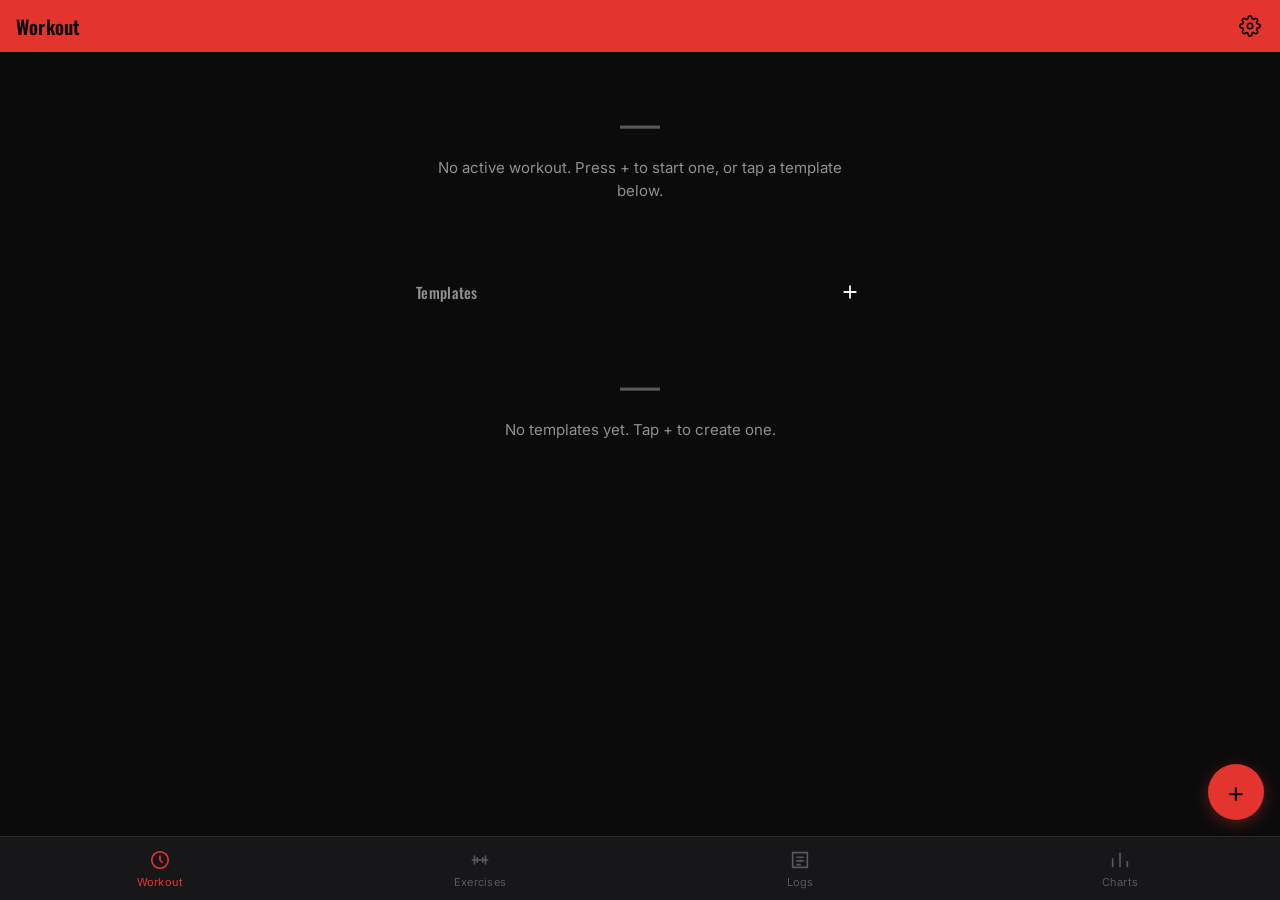
==== commit 8e803d66: "styling" ====
--- a/index.html
+++ b/index.html
@@ -12,9 +12,49 @@
 <body>
   <main>
     <div id="workout-root"></div>
+
+    <section class="templates-section">
+      <div class="templates-header">
+        <h2>Templates</h2>
+        <button class="icon-btn" id="new-template-btn" aria-label="New template">
+          <svg viewBox="0 0 24 24" fill="none" stroke="currentColor" stroke-width="2">
+            <path d="M12 5v14M5 12h14"/>
+          </svg>
+        </button>
+      </div>
+      <div id="templates-root"></div>
+    </section>
   </main>
 
   <button class="fab" id="start-fab" aria-label="Start workout">+</button>
+
+  <!-- Template editor — slides up from the bottom, full screen -->
+  <div class="sheet-overlay" id="template-overlay"></div>
+  <div class="sheet" id="template-sheet">
+    <div class="sheet-grabber"></div>
+    <div class="sheet-header">
+      <button class="sheet-cancel-btn" id="template-cancel-btn">Cancel</button>
+      <h2 class="sheet-title" id="template-sheet-title">New Template</h2>
+      <button class="sheet-save-btn" id="template-save-btn">Save</button>
+    </div>
+    <div class="sheet-body">
+      <div class="field">
+        <label>Template name</label>
+        <input id="template-name-input" placeholder="e.g. Upper A">
+      </div>
+
+      <div id="template-stations-root"></div>
+
+      <div class="field">
+        <label>Add exercise</label>
+        <select id="template-add-exercise-select">
+          <option value="">Choose exercise…</option>
+        </select>
+      </div>
+
+      <button class="btn btn-danger" id="template-delete-btn" style="display:none; margin-top:20px;">Delete template</button>
+    </div>
+  </div>
 
   <script src="js/data.js"></script>
   <script src="js/nav.js"></script>
--- a/css/styles.css
+++ b/css/styles.css
@@ -18,7 +18,12 @@
   --font-display: "Oswald", "Arial Narrow", sans-serif;
   --font-body: "Inter", -apple-system, BlinkMacSystemFont, sans-serif;
 
-  --radius: 4px;
+  /* Two radius scales: -sm for tappable controls (buttons, inputs, toggles),
+     -lg for "box" surfaces (cards, panels). -lg pairs with the corner-shape
+     declarations below to read as a continuous-curvature squircle rather
+     than a plain circular-arc rounded rect, on browsers that support it. */
+  --radius-sm: 10px;
+  --radius-lg: 22px;
   --nav-height: 64px;
   --topbar-height: 52px;
   --gap: 16px;
@@ -185,7 +190,8 @@
   gap: 8px;
   height: 48px;
   padding: 0 20px;
-  border-radius: var(--radius);
+  border-radius: var(--radius-sm);
+  corner-shape: squircle; /* superellipse corner curvature; browsers that don't support it fall back to the circular-arc radius above, no breakage */
   font-size: 15px;
   font-weight: 600;
   width: 100%;
@@ -236,7 +242,8 @@
   height: 44px;
   background: var(--surface);
   border: 1px solid var(--line);
-  border-radius: var(--radius);
+  border-radius: var(--radius-sm);
+  corner-shape: squircle;
   padding: 0 12px;
   font-size: 15px;
 }
@@ -263,7 +270,8 @@
 .toggle-group {
   display: flex;
   border: 1px solid var(--line);
-  border-radius: var(--radius);
+  border-radius: var(--radius-sm);
+  corner-shape: squircle;
   overflow: hidden;
   margin-bottom: var(--gap);
 }
@@ -272,10 +280,164 @@
 .toggle-group button.active { background: var(--red-wash); color: var(--red); font-weight: 600; }
 
 /* ==========================================================================
-   Chart canvas container
-   ========================================================================== */
-.chart-block { margin-bottom: 28px; }
-.chart-block canvas { width: 100%; height: 220px; display: block; }
+   Charts page — summary panel + bounded chart sections
+   ========================================================================== */
+.summary-panel { padding-top: 20px; margin-bottom: 24px; }
+.summary-panel h2 { margin-bottom: 12px; }
+
+.summary-grid {
+  display: grid;
+  grid-template-columns: 1fr 1fr;
+  gap: 10px;
+}
+
+.summary-stat {
+  background: var(--surface);
+  padding: 18px 16px;
+  text-align: center;
+  border-radius: var(--radius-lg);
+  corner-shape: squircle;
+  box-shadow: 0 6px 16px rgba(0, 0, 0, 0.3);
+}
+
+/* ==========================================================================
+   Panel — the one elevated squircle surface used everywhere a list or a
+   chart needs to sit in its own "card": Charts' three sections, the
+   Exercises list, and the Logs calendar. Same visual treatment every time
+   (background, radius, corner-shape, shadow) so these pages read as one
+   consistent design language instead of three different list styles.
+   ========================================================================== */
+.panel {
+  background: var(--surface);
+  border-radius: var(--radius-lg);
+  corner-shape: squircle;
+  box-shadow: 0 6px 16px rgba(0, 0, 0, 0.3);
+  padding: 18px;
+}
+
+/* chart-box adds layout/spacing specific to the Charts page on top of .panel */
+.chart-box { margin-bottom: 20px; }
+.chart-box h2 { margin-bottom: 4px; }
+.chart-box .toggle-group { margin-top: 10px; }
+.chart-box canvas { width: 100%; height: 220px; display: block; }
+
+.legend {
+  display: flex;
+  flex-wrap: wrap;
+  gap: 10px 16px;
+  margin-top: 12px;
+}
+
+.legend-item {
+  display: inline-flex;
+  align-items: center;
+  gap: 6px;
+  font-size: 12px;
+  color: var(--text-dim);
+}
+
+.legend-dot { width: 8px; height: 8px; border-radius: 50%; flex-shrink: 0; }
+
+/* ==========================================================================
+   Templates (Workout page)
+   ========================================================================== */
+.templates-section { margin-top: 28px; }
+
+.templates-header {
+  display: flex;
+  align-items: center;
+  justify-content: space-between;
+  margin-bottom: 8px;
+}
+
+.templates-header h2 { margin: 0; }
+
+/* ==========================================================================
+   Bottom sheet — full-screen modal that slides up, used by the template
+   editor. Two pieces: a dimmed backdrop (.sheet-overlay) and the sheet
+   itself (.sheet), both toggled by adding/removing an .open class in JS —
+   the transform transition is what gives the slide-up-from-bottom motion.
+   ========================================================================== */
+.sheet-overlay {
+  position: fixed;
+  inset: 0;
+  background: rgba(0, 0, 0, 0.55);
+  opacity: 0;
+  pointer-events: none;
+  transition: opacity 0.25s ease;
+  z-index: 20;
+}
+
+.sheet-overlay.open { opacity: 1; pointer-events: auto; }
+
+.sheet {
+  position: fixed;
+  left: 0; right: 0; bottom: 0;
+  height: 100%;
+  max-height: 100dvh;
+  background: var(--bg);
+  transform: translateY(100%);
+  transition: transform 0.32s cubic-bezier(0.32, 0.72, 0, 1); /* iOS-style settle, not a linear slide */
+  z-index: 21;
+  display: flex;
+  flex-direction: column;
+  border-radius: var(--radius-lg) var(--radius-lg) 0 0;
+  corner-shape: squircle;
+  overflow: hidden;
+}
+
+.sheet.open { transform: translateY(0); }
+
+.sheet-grabber {
+  width: 36px; height: 4px;
+  background: var(--line);
+  border-radius: 2px;
+  margin: 10px auto 0;
+  flex-shrink: 0;
+}
+
+.sheet-header {
+  display: flex;
+  align-items: center;
+  justify-content: space-between;
+  padding: 12px var(--gap) 16px;
+  border-bottom: 1px solid var(--line);
+  flex-shrink: 0;
+}
+
+.sheet-title { font-size: 17px; }
+.sheet-cancel-btn { font-size: 15px; color: var(--text-dim); }
+.sheet-save-btn { font-size: 15px; font-weight: 600; color: var(--red); }
+
+.sheet-body {
+  flex: 1;
+  overflow-y: auto;
+  padding: 20px var(--gap) calc(32px + env(safe-area-inset-bottom, 0px));
+}
+
+.template-station {
+  display: flex;
+  align-items: flex-start;
+  justify-content: space-between;
+  gap: 8px;
+  padding: 12px 0;
+  border-bottom: 1px solid var(--line);
+}
+
+.template-station-inputs { display: flex; gap: 8px; margin-top: 8px; }
+
+.template-station-inputs input {
+  height: 36px;
+  background: var(--surface);
+  border: 1px solid var(--line);
+  border-radius: var(--radius-sm);
+  corner-shape: squircle;
+  padding: 0 10px;
+  font-size: 14px;
+}
+
+.template-station-inputs input.sets-input { width: 64px; }
+.template-station-inputs input.reps-input { flex: 1; }
 
 /* ==========================================================================
    Empty states
@@ -286,7 +448,15 @@
 /* ==========================================================================
    Logs — calendar view
    ========================================================================== */
-.calendar-card { max-width: 480px; margin: 0 auto; padding: 18px var(--gap) 0; }
+.calendar-card {
+  max-width: 480px;
+  margin: 20px auto 24px;
+  padding: 18px;
+  background: var(--surface);
+  border-radius: var(--radius-lg);
+  corner-shape: squircle;
+  box-shadow: 0 6px 16px rgba(0, 0, 0, 0.3);
+}
 
 .calendar-month-row {
   display: flex;
@@ -373,7 +543,9 @@
   margin: 0 auto;
   padding: 16px;
   background: var(--surface);
-  border-radius: var(--radius);
+  border-radius: var(--radius-lg);
+  corner-shape: squircle;
+  box-shadow: 0 6px 16px rgba(0, 0, 0, 0.3);
   text-align: left;
 }
 
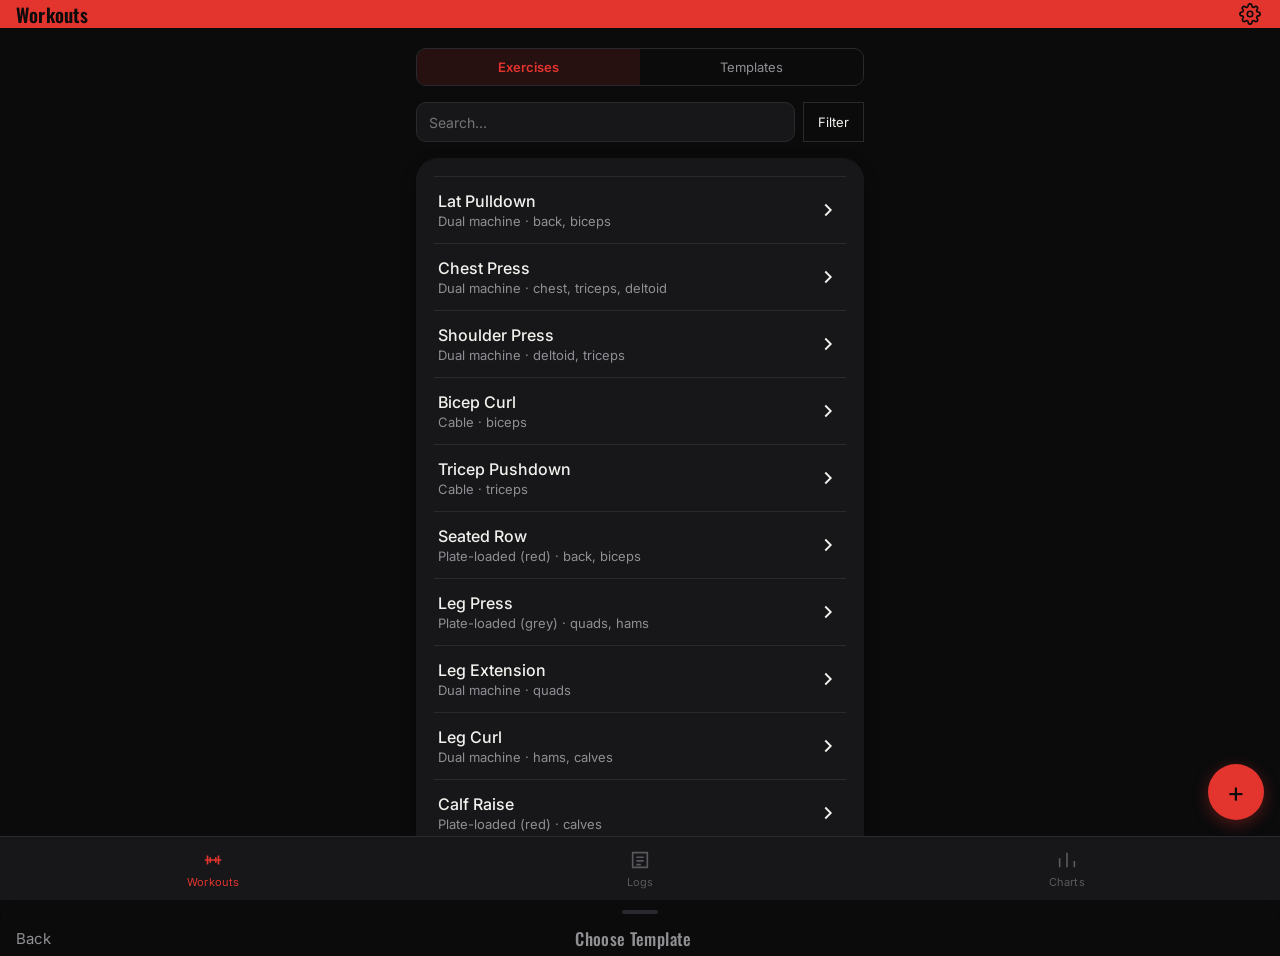
==== commit de7920b9: "4=>3 sections" ====
--- a/index.html
+++ b/index.html
@@ -3,7 +3,7 @@
 <head>
   <meta charset="UTF-8">
   <meta name="viewport" content="width=device-width, initial-scale=1, viewport-fit=cover">
-  <title>Workout</title>
+  <title>Workouts</title>
   <link rel="manifest" href="manifest.json">
   <link rel="stylesheet" href="css/styles.css">
   <link rel="preconnect" href="https://fonts.googleapis.com">
@@ -11,24 +11,99 @@
 </head>
 <body>
   <main>
-    <div id="workout-root"></div>
+    <div class="toggle-group" id="mode-toggle" style="margin-top:20px;">
+      <button data-value="exercises" class="active">Exercises</button>
+      <button data-value="templates">Templates</button>
+    </div>
 
-    <section class="templates-section">
-      <div class="templates-header">
-        <h2>Templates</h2>
-        <button class="icon-btn" id="new-template-btn" aria-label="New template">
-          <svg viewBox="0 0 24 24" fill="none" stroke="currentColor" stroke-width="2">
-            <path d="M12 5v14M5 12h14"/>
-          </svg>
-        </button>
-      </div>
-      <div id="templates-root"></div>
-    </section>
+    <div class="search-filter-row">
+      <input type="text" id="search-input" placeholder="Search…">
+      <button class="btn-ghost filter-btn" id="filter-btn">Filter</button>
+      <button class="btn-ghost" id="new-template-btn" style="display:none; white-space:nowrap;">New template</button>
+    </div>
+
+    <div class="panel" style="margin-top:16px;">
+      <div id="list-root"></div>
+    </div>
   </main>
 
-  <button class="fab" id="start-fab" aria-label="Start workout">+</button>
+  <button class="fab" id="main-fab" aria-label="New exercise">+</button>
 
-  <!-- Template editor — slides up from the bottom, full screen -->
+  <!-- Filter sheet (Exercises mode only) -->
+  <div class="sheet-overlay" id="filter-overlay"></div>
+  <div class="sheet" id="filter-sheet">
+    <div class="sheet-grabber"></div>
+    <div class="sheet-header">
+      <button class="sheet-cancel-btn" id="filter-close-btn">Close</button>
+      <h2 class="sheet-title">Filter</h2>
+      <span style="width:48px;"></span>
+    </div>
+    <div class="sheet-body">
+      <div class="field">
+        <label>Equipment type</label>
+        <div class="filter-chip-list" id="filter-equipment-chips"></div>
+      </div>
+      <div class="field">
+        <label>Body part</label>
+        <div class="filter-chip-list" id="filter-muscle-chips"></div>
+      </div>
+      <button class="btn btn-ghost" id="clear-filter-btn" style="margin-top:12px;">Clear filter</button>
+    </div>
+  </div>
+
+  <!-- New exercise sheet -->
+  <div class="sheet-overlay" id="exercise-overlay"></div>
+  <div class="sheet" id="exercise-sheet">
+    <div class="sheet-grabber"></div>
+    <div class="sheet-header">
+      <button class="sheet-cancel-btn" id="exercise-cancel-btn">Cancel</button>
+      <h2 class="sheet-title" id="exercise-sheet-title">New Exercise</h2>
+      <span style="width:48px;"></span>
+    </div>
+    <div class="sheet-body">
+      <form id="exercise-form">
+        <div class="field">
+          <label>Name</label>
+          <input name="name" required placeholder="e.g. Lat Pulldown">
+        </div>
+        <div class="field">
+          <label>Equipment type</label>
+          <select name="equipmentType" required>
+            <option value="dual_machine">Dual machine</option>
+            <option value="plate_loaded_red">Plate-loaded (red)</option>
+            <option value="plate_loaded_grey">Plate-loaded (grey)</option>
+            <option value="cable">Cable</option>
+            <option value="barbell">Barbell</option>
+            <option value="dumbbell">Dumbbell</option>
+            <option value="bodyweight">Bodyweight</option>
+          </select>
+        </div>
+        <div class="field">
+          <label>Primary muscles</label>
+          <select name="primaryMuscles" multiple size="5">
+            <option>biceps</option><option>triceps</option><option>deltoid</option>
+            <option>back</option><option>quads</option><option>hams</option>
+            <option>calves</option><option>core</option><option>chest</option>
+          </select>
+        </div>
+        <div class="field">
+          <label>Secondary muscles</label>
+          <select name="secondaryMuscles" multiple size="5">
+            <option>biceps</option><option>triceps</option><option>deltoid</option>
+            <option>back</option><option>quads</option><option>hams</option>
+            <option>calves</option><option>core</option><option>chest</option>
+          </select>
+        </div>
+        <div class="field">
+          <label>Notes (form cues)</label>
+          <input name="notes" placeholder="optional">
+        </div>
+        <button type="submit" class="btn btn-primary">Save</button>
+      </form>
+    </div>
+  </div>
+
+  <!-- Template editor sheet -->
   <div class="sheet-overlay" id="template-overlay"></div>
   <div class="sheet" id="template-sheet">
     <div class="sheet-grabber"></div>
@@ -42,22 +117,47 @@
         <label>Template name</label>
         <input id="template-name-input" placeholder="e.g. Upper A">
       </div>
-
       <div id="template-stations-root"></div>
-
       <div class="field">
         <label>Add exercise</label>
         <select id="template-add-exercise-select">
           <option value="">Choose exercise…</option>
         </select>
       </div>
-
       <button class="btn btn-danger" id="template-delete-btn" style="display:none; margin-top:20px;">Delete template</button>
     </div>
   </div>
 
+  <!-- Choose how to start a workout -->
+  <div class="sheet-overlay" id="new-workout-overlay"></div>
+  <div class="sheet" id="new-workout-sheet" role="dialog" aria-modal="true" aria-labelledby="new-workout-title">
+    <div class="sheet-grabber"></div>
+    <div class="sheet-header">
+      <button class="sheet-cancel-btn" id="new-workout-cancel-btn">Cancel</button>
+      <h2 class="sheet-title" id="new-workout-title">New Workout</h2>
+      <span style="width:48px;"></span>
+    </div>
+    <div class="sheet-body">
+      <p style="color:var(--text-dim); margin:0 0 18px;">How would you like to start?</p>
+      <button class="btn btn-primary" id="start-from-template-btn" style="width:100%; margin-bottom:12px;">Use a template</button>
+      <button class="btn btn-ghost" id="start-blank-workout-btn" style="width:100%;">Start a blank workout</button>
+    </div>
+  </div>
+
+  <!-- Pick a saved template for this workout -->
+  <div class="sheet-overlay" id="template-picker-overlay"></div>
+  <div class="sheet" id="template-picker-sheet" role="dialog" aria-modal="true" aria-labelledby="template-picker-title">
+    <div class="sheet-grabber"></div>
+    <div class="sheet-header">
+      <button class="sheet-cancel-btn" id="template-picker-back-btn">Back</button>
+      <h2 class="sheet-title" id="template-picker-title">Choose Template</h2>
+      <span style="width:48px;"></span>
+    </div>
+    <div class="sheet-body" id="template-picker-list"></div>
+  </div>
+
   <script src="js/data.js"></script>
   <script src="js/nav.js"></script>
-  <script src="js/workout.js"></script>
+  <script src="js/library-workouts.js"></script>
 </body>
 </html>
--- a/css/styles.css
+++ b/css/styles.css
@@ -339,18 +339,47 @@
 .legend-dot { width: 8px; height: 8px; border-radius: 50%; flex-shrink: 0; }
 
 /* ==========================================================================
-   Templates (Workout page)
-   ========================================================================== */
-.templates-section { margin-top: 28px; }
-
-.templates-header {
-  display: flex;
-  align-items: center;
-  justify-content: space-between;
-  margin-bottom: 8px;
-}
-
-.templates-header h2 { margin: 0; }
+   Workouts page — mode toggle, search + filter row, filter chips
+   ========================================================================== */
+.search-filter-row {
+  display: flex;
+  gap: 8px;
+  margin: 14px 0 6px;
+}
+
+.search-filter-row input {
+  flex: 1;
+  height: 40px;
+  background: var(--surface);
+  border: 1px solid var(--line);
+  border-radius: var(--radius-sm);
+  corner-shape: squircle;
+  padding: 0 12px;
+  font-size: 14px;
+}
+
+.filter-btn {
+  height: 40px;
+  width: auto;
+  padding: 0 14px;
+  font-size: 13px;
+  white-space: nowrap;
+}
+
+.filter-chip-list { display: flex; flex-wrap: wrap; gap: 8px; }
+
+.chip {
+  height: 32px;
+  padding: 0 14px;
+  background: var(--surface);
+  border: 1px solid var(--line);
+  border-radius: 16px;
+  corner-shape: squircle;
+  font-size: 13px;
+  color: var(--text-dim);
+}
+
+.chip.active { background: var(--red-wash); border-color: var(--red); color: var(--red); font-weight: 600; }
 
 /* ==========================================================================
    Bottom sheet — full-screen modal that slides up, used by the template
@@ -551,4 +580,4 @@
 
 .workout-summary-card .chevron { width: 20px; height: 20px; flex-shrink: 0; color: var(--text-faint); }
 
-#summary-expanded { max-width: 480px; margin: 0 auto; padding: 0 var(--gap); }+#summary-expanded { max-width: 480px; margin: 0 auto; padding: 0 var(--gap); }
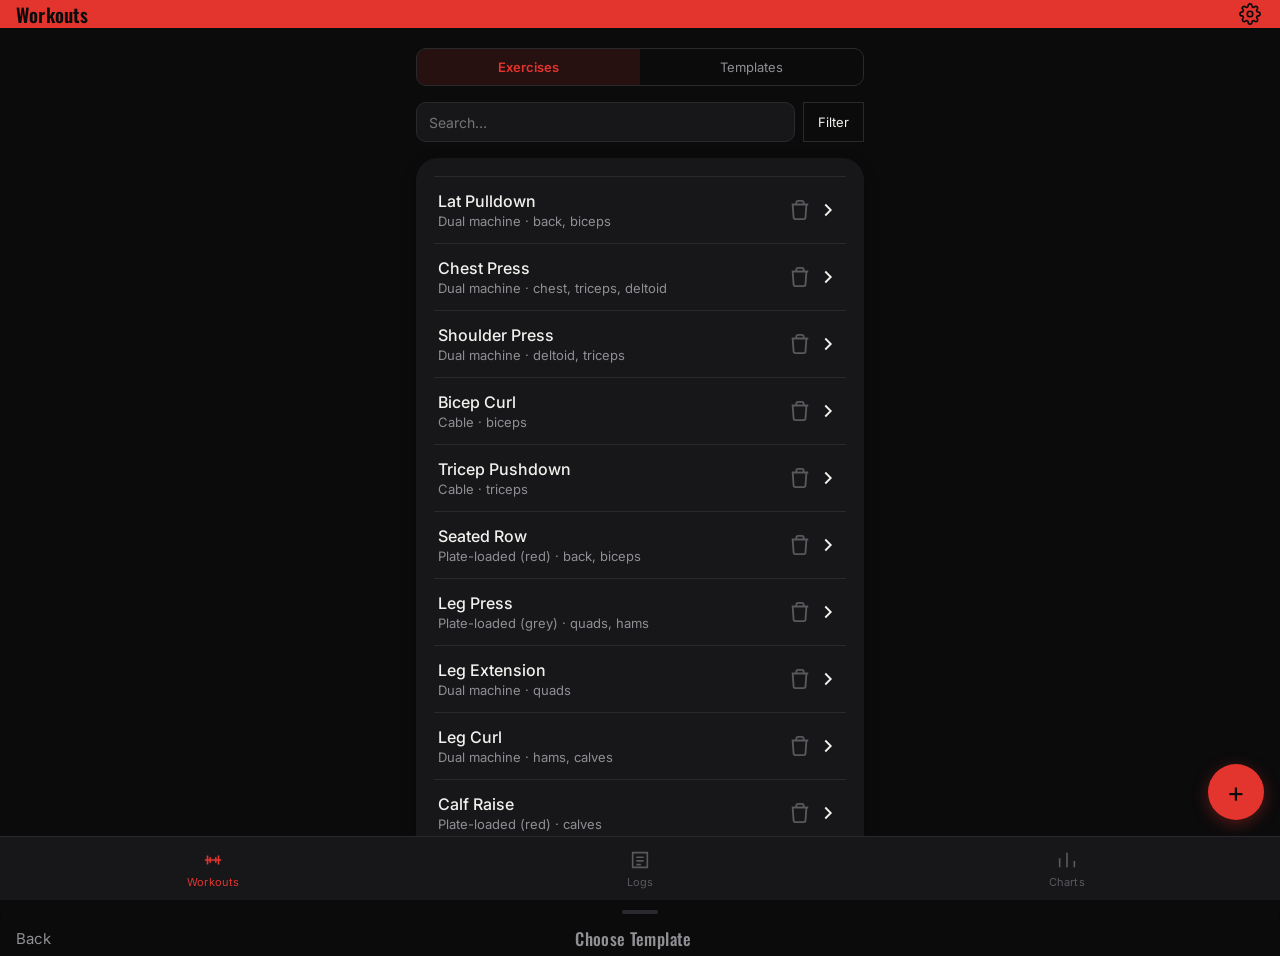
==== commit 56ca8b45: "overhaul" ====
--- a/index.html
+++ b/index.html
@@ -7,6 +7,7 @@
   <link rel="manifest" href="manifest.json">
   <link rel="stylesheet" href="css/styles.css">
   <link rel="preconnect" href="https://fonts.googleapis.com">
+  <link rel="apple-touch-icon" href="icons/512x512.png">
   <link href="https://fonts.googleapis.com/css2?family=Oswald:wght@500;600&family=Inter:wght@400;500;600&display=swap" rel="stylesheet">
 </head>
 <body>
@@ -78,21 +79,13 @@
             <option value="bodyweight">Bodyweight</option>
           </select>
         </div>
-        <div class="field">
-          <label>Primary muscles</label>
-          <select name="primaryMuscles" multiple size="5">
-            <option>biceps</option><option>triceps</option><option>deltoid</option>
-            <option>back</option><option>quads</option><option>hams</option>
-            <option>calves</option><option>core</option><option>chest</option>
-          </select>
+        <div class="settings-group">
+          <div class="settings-group-label">Primary muscles</div>
+          <div class="row-list" id="primary-muscle-rows"></div>
         </div>
-        <div class="field">
-          <label>Secondary muscles</label>
-          <select name="secondaryMuscles" multiple size="5">
-            <option>biceps</option><option>triceps</option><option>deltoid</option>
-            <option>back</option><option>quads</option><option>hams</option>
-            <option>calves</option><option>core</option><option>chest</option>
-          </select>
+        <div class="settings-group">
+          <div class="settings-group-label">Secondary muscles</div>
+          <div class="row-list" id="secondary-muscle-rows"></div>
         </div>
         <div class="field">
           <label>Notes (form cues)</label>
@@ -158,6 +151,6 @@
 
   <script src="js/data.js"></script>
   <script src="js/nav.js"></script>
-  <script src="js/library-workouts.js"></script>
+  <script src="js/index.js"></script>
 </body>
 </html>
--- a/css/styles.css
+++ b/css/styles.css
@@ -581,3 +581,271 @@
 .workout-summary-card .chevron { width: 20px; height: 20px; flex-shrink: 0; color: var(--text-faint); }
 
 #summary-expanded { max-width: 480px; margin: 0 auto; padding: 0 var(--gap); }
+
+
+/* Active workout full-width layout */
+body:has(#active-workout-root) main {
+  max-width: none;
+  padding: 0 0 calc(var(--nav-height, 70px) + 36px + env(safe-area-inset-bottom, 0px));
+}
+
+#active-workout-root {
+  margin-top: 0 !important;
+  padding: 0;
+  background: transparent;
+  border-radius: 0;
+  box-shadow: none;
+}
+
+#end-workout-btn {
+  display: block;
+  position: static;
+  width: calc(100% - 32px);
+  height: 48px;
+  margin: 16px auto 24px;
+  padding: 0 20px;
+  border-radius: 12px;
+  background: #9e0505;
+  color: white;
+  box-shadow: none;
+}
+
+.active-meta {
+  background: #1d1d1f;
+  padding: 0 16px;
+}
+
+.meta-row {
+  min-height: 70px;
+  width: 100%;
+  display: flex;
+  align-items: center;
+  justify-content: space-between;
+  gap: 10px;
+  border-bottom: 1px solid #39393c;
+  font-size: 17px;
+  text-align: left;
+}
+
+.meta-values {
+  display: flex;
+  align-items: center;
+  justify-content: flex-end;
+  gap: 6px;
+}
+
+.meta-values input {
+  min-width: 0;
+  max-width: 145px;
+  height: 44px;
+  padding: 0 10px;
+  border: 0;
+  border-radius: 28px;
+  background: #343437;
+  color: var(--text);
+  font-size: 14px;
+  text-align: center;
+}
+
+.meta-values input[type="time"] { max-width: 110px; }
+.meta-values input[data-workout-field="bodyWeight"] { width: 70px; }
+
+.measurements-toggle { background: transparent; }
+#measurements-fields { padding: 12px 0; }
+#measurements-fields textarea {
+  width: 100%;
+  padding: 10px;
+  background: #29292c;
+  color: var(--text);
+  border: 1px solid #444;
+  border-radius: 8px;
+}
+
+.exercise-list { background: #000; }
+
+.active-exercise {
+  padding: 18px 10px 0;
+  border-top: 1px solid #29292c;
+}
+
+.exercise-heading {
+  display: flex;
+  align-items: center;
+  justify-content: space-between;
+  gap: 10px;
+}
+
+.exercise-name {
+  color: #ff1744;
+  font-size: 19px;
+  font-weight: 600;
+  text-align: left;
+}
+
+.exercise-menu {
+  color: var(--text-dim);
+  letter-spacing: 3px;
+  padding: 8px;
+}
+
+.equipment-label {
+  color: var(--text-dim);
+  font-size: 13px;
+  margin: 2px 0 12px;
+}
+
+.set-table-head,
+.set-line {
+  display: grid;
+  grid-template-columns: .75fr 1fr 1.15fr .75fr 38px;
+  gap: 4px;
+  align-items: center;
+}
+
+.set-table-head {
+  color: var(--text-dim);
+  font-weight: 600;
+  font-size: 14px;
+  padding-bottom: 6px;
+  border-bottom: 1px solid #343438;
+}
+
+.set-table-head span:not(:first-child) { text-align: center; }
+
+.set-line {
+  min-height: 66px;
+  border-bottom: 1px solid #3a2027;
+}
+
+.set-number {
+  text-align: center;
+  font-size: 17px;
+  font-weight: 600;
+}
+
+.set-line input {
+  width: 100%;
+  min-width: 0;
+  height: 42px;
+  padding: 0 2px;
+  background: transparent;
+  border: 0;
+  color: var(--text);
+  text-align: center;
+  font-size: 16px;
+}
+
+.set-check {
+  width: 36px;
+  height: 36px;
+  border-radius: 50%;
+  background: var(--red, #ff1744);
+  color: white;
+  font-size: 23px;
+}
+
+.set-check.is-complete { background: var(--red, #ff1744); }
+
+.set-actions {
+  display: flex;
+  justify-content: space-around;
+  gap: 8px;
+  padding: 18px 0 22px;
+}
+
+.set-actions button {
+  font-size: 16px;
+  font-weight: 600;
+  padding: 8px 4px;
+}
+
+.add-exercise-area { 
+  padding: 18px 16px 20px;
+}
+
+.add-exercise-area label {
+  display: block;
+  margin-bottom: 7px;
+  color: var(--text-dim);
+  font-size: 12px;
+}
+.add-exercise-area select { width: 100%; }
+
+@media (max-width: 390px) {
+  .meta-row { font-size: 15px; }
+  .meta-values { gap: 4px; }
+  .meta-values input { padding: 0 6px; font-size: 12px; }
+  .set-table-head,
+  .set-line {
+    grid-template-columns: .65fr .9fr 1fr .65fr 34px;
+    gap: 3px;
+  }
+  .set-check { width: 30px; height: 30px; font-size: 19px; }
+  .set-line input { font-size: 14px; }
+}
+
+.workout-actions {
+  display: grid;
+  grid-template-columns: repeat(2, minmax(0, 1fr));
+  gap: 12px;
+  margin-top: 12px;
+}
+
+.workout-action-btn {
+  padding: 12px 16px;
+  border: 1px solid #39393c !important;
+  border-radius: 10px !important;
+  background: #1d1d1f !important;
+  color: var(--text);
+  cursor: pointer;
+  font: inherit;
+  box-shadow: none;
+}
+
+.workout-action-btn:hover {
+  background: #29292c !important;
+}
+
+/* Edit Exercise */
+.settings-group { margin-bottom: 24px; }
+
+.settings-group-label {
+  font-size: 13px;
+  color: var(--text-dim);
+  font-weight: 500;
+  letter-spacing: 0.02em;
+  padding: 0 4px 10px;
+}
+
+.settings-group .row-list {
+  border-top: none;
+  background: var(--surface);
+  border-radius: var(--radius-lg);
+  corner-shape: squircle;
+  overflow: hidden;
+}
+
+.settings-group .row { padding: 16px; }
+.settings-group .row:last-child { border-bottom: none; }
+
+.settings-value {
+  display: flex;
+  align-items: center;
+  gap: 6px;
+  color: var(--text-dim);
+  font-size: 16px;
+}
+
+.settings-toggle {
+  width: 26px; height: 26px;
+  border-radius: 50%;
+  background: var(--line);
+  flex-shrink: 0;
+}
+.settings-toggle.active { background: var(--red); }
+
+.settings-add-btn {
+  text-align: center;
+  padding: 16px;
+  font-weight: 600;
+}
